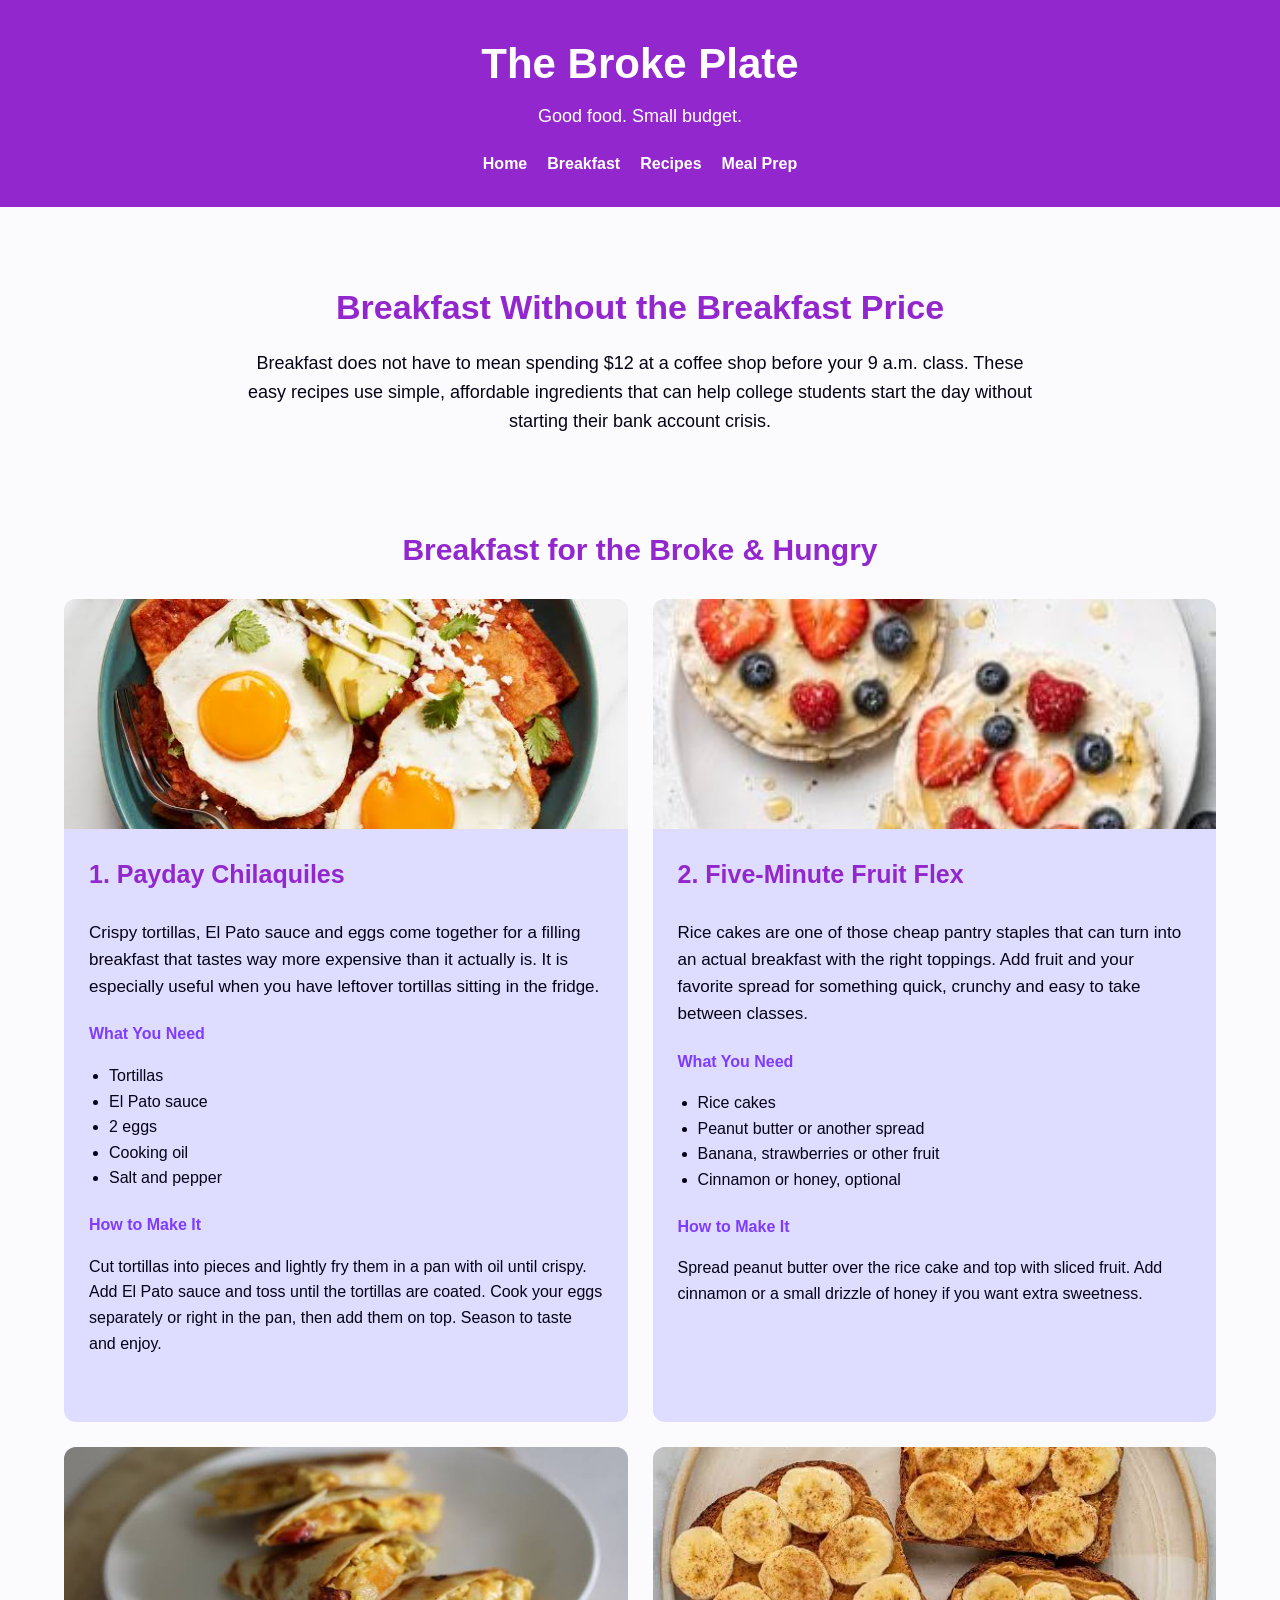
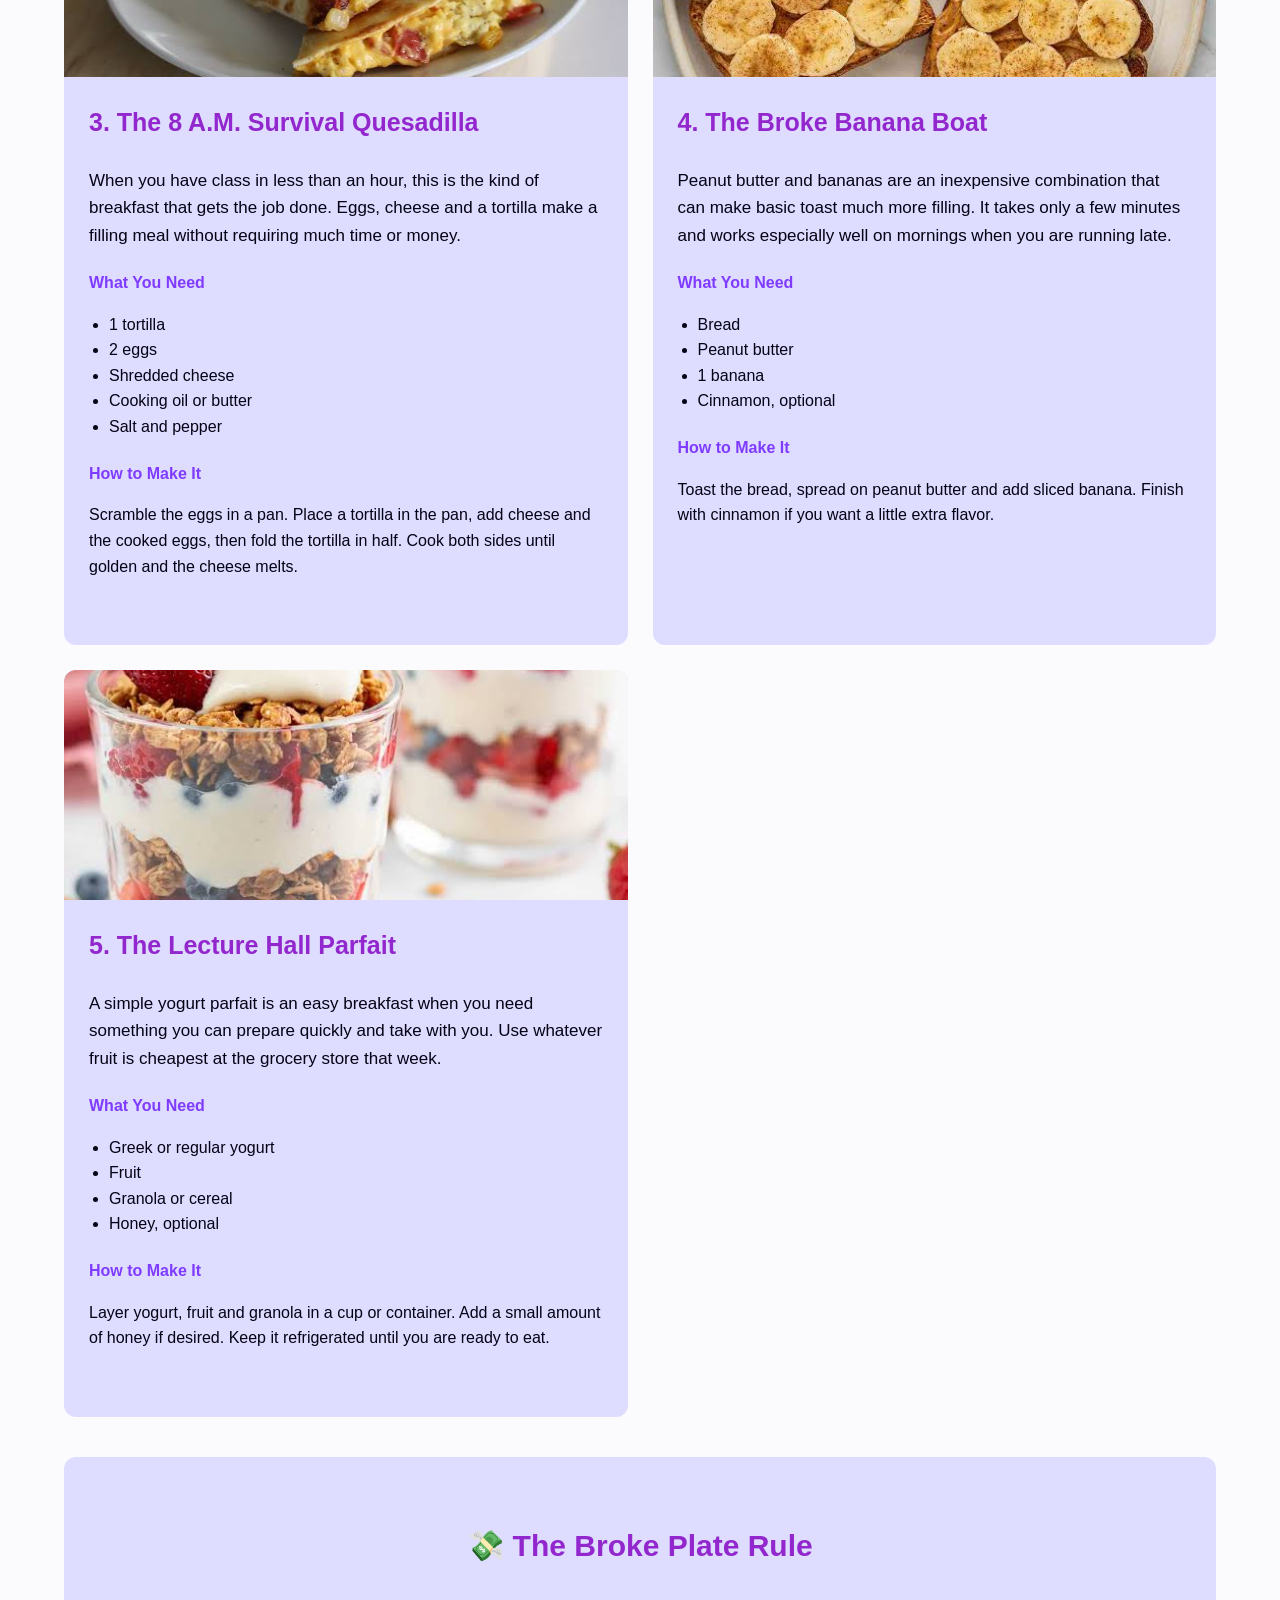
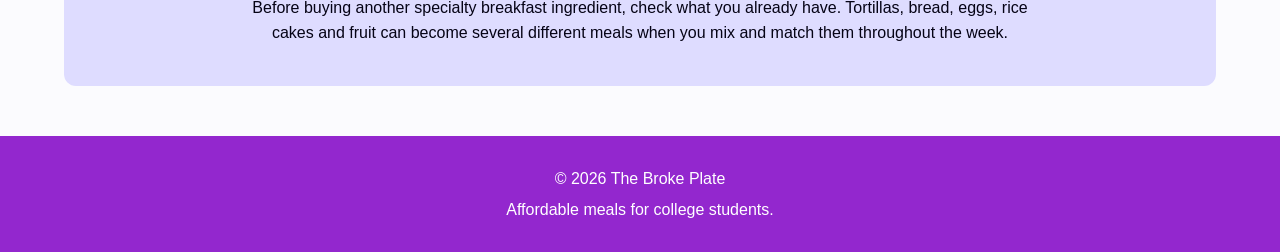
==== breakfast.html @ dccf58a5 "Add files via upload" ====
<!DOCTYPE html>
<html lang="en">

<head>
    <meta charset="UTF-8">
    <meta name="viewport" content="width=device-width, initial-scale=1.0">

    <title>The Broke Plate :: Breakfast</title>

    <link rel="stylesheet" href="style.css">
</head>

<body>

    <!-- Header and Navigation -->
    <header>

        <h1>The Broke Plate</h1>

        <p class="tagline">Good food. Small budget.</p>

        <nav>
            <a href="index.html">Home</a>
            <a href="breakfast.html">Breakfast</a>
            <a href="recipes.html">Recipes</a>
            <a href="recipes.html#mealprep">Meal Prep</a>
        </nav>

    </header>


    <!-- Main Content -->
    <main>

        <!-- Page Introduction -->
        <section class="page-intro">

            <h2>Breakfast Without the Breakfast Price</h2>

            <p>
                Breakfast does not have to mean spending $12 at a coffee shop
                before your 9 a.m. class. These easy recipes use simple,
                affordable ingredients that can help college students start
                the day without starting their bank account crisis.
            </p>

        </section>


        <!-- Breakfast Recipes -->
        <section class="food-section">

            <h2>Breakfast for the Broke &amp; Hungry</h2>

            <div class="food-grid">


                <!-- Chilaquiles -->
                <article class="food-card">

                    <img src="chilaquiles.jpg"
                         alt="Homemade chilaquiles with eggs and tortilla chips">

                    <div class="food-content">

                        <h3>1. Payday Chilaquiles</h3>

                        <p class="food-description">
                            Crispy tortillas, El Pato sauce and eggs come together
                            for a filling breakfast that tastes way more expensive
                            than it actually is. It is especially useful when you
                            have leftover tortillas sitting in the fridge.
                        </p>

                        <h4>What You Need</h4>

                        <ul>
                            <li>Tortillas</li>
                            <li>El Pato sauce</li>
                            <li>2 eggs</li>
                            <li>Cooking oil</li>
                            <li>Salt and pepper</li>
                        </ul>

                        <h4>How to Make It</h4>

                        <p>
                            Cut tortillas into pieces and lightly fry them in a pan
                            with oil until crispy. Add El Pato sauce and toss until
                            the tortillas are coated. Cook your eggs separately or
                            right in the pan, then add them on top. Season to taste
                            and enjoy.
                        </p>

                    </div>

                </article>


                <!-- Rice Cakes -->
                <article class="food-card">

                    <img src="rice-cakes.jpg"
                         alt="Rice cakes topped with fruit">

                    <div class="food-content">

                        <h3>2. Five-Minute Fruit Flex</h3>

                        <p class="food-description">
                            Rice cakes are one of those cheap pantry staples that
                            can turn into an actual breakfast with the right toppings.
                            Add fruit and your favorite spread for something quick,
                            crunchy and easy to take between classes.
                        </p>

                        <h4>What You Need</h4>

                        <ul>
                            <li>Rice cakes</li>
                            <li>Peanut butter or another spread</li>
                            <li>Banana, strawberries or other fruit</li>
                            <li>Cinnamon or honey, optional</li>
                        </ul>

                        <h4>How to Make It</h4>

                        <p>
                            Spread peanut butter over the rice cake and top with
                            sliced fruit. Add cinnamon or a small drizzle of honey
                            if you want extra sweetness.
                        </p>

                    </div>

                </article>


                <!-- Breakfast Quesadilla -->
                <article class="food-card">

                    <img src="breakfast-quesadilla.jpg"
                         alt="Breakfast quesadilla with eggs and cheese">

                    <div class="food-content">

                        <h3>3. The 8 A.M. Survival Quesadilla</h3>

                        <p class="food-description">
                            When you have class in less than an hour, this is the
                            kind of breakfast that gets the job done. Eggs, cheese
                            and a tortilla make a filling meal without requiring
                            much time or money.
                        </p>

                        <h4>What You Need</h4>

                        <ul>
                            <li>1 tortilla</li>
                            <li>2 eggs</li>
                            <li>Shredded cheese</li>
                            <li>Cooking oil or butter</li>
                            <li>Salt and pepper</li>
                        </ul>

                        <h4>How to Make It</h4>

                        <p>
                            Scramble the eggs in a pan. Place a tortilla in the
                            pan, add cheese and the cooked eggs, then fold the
                            tortilla in half. Cook both sides until golden and
                            the cheese melts.
                        </p>

                    </div>

                </article>


                <!-- PB Banana Toast -->
                <article class="food-card">

                    <img src="pb-banana-toast.jpg"
                         alt="Toast topped with peanut butter and banana slices">

                    <div class="food-content">

                        <h3>4. The Broke Banana Boat</h3>

                        <p class="food-description">
                            Peanut butter and bananas are an inexpensive combination
                            that can make basic toast much more filling. It takes
                            only a few minutes and works especially well on mornings
                            when you are running late.
                        </p>

                        <h4>What You Need</h4>

                        <ul>
                            <li>Bread</li>
                            <li>Peanut butter</li>
                            <li>1 banana</li>
                            <li>Cinnamon, optional</li>
                        </ul>

                        <h4>How to Make It</h4>

                        <p>
                            Toast the bread, spread on peanut butter and add sliced
                            banana. Finish with cinnamon if you want a little extra
                            flavor.
                        </p>

                    </div>

                </article>


                <!-- Yogurt Parfait -->
                <article class="food-card">

                    <img src="yogurt-parfait.jpg"
                         alt="Yogurt parfait with fruit and granola">

                    <div class="food-content">

                        <h3>5. The Lecture Hall Parfait</h3>

                        <p class="food-description">
                            A simple yogurt parfait is an easy breakfast when you
                            need something you can prepare quickly and take with
                            you. Use whatever fruit is cheapest at the grocery store
                            that week.
                        </p>

                        <h4>What You Need</h4>

                        <ul>
                            <li>Greek or regular yogurt</li>
                            <li>Fruit</li>
                            <li>Granola or cereal</li>
                            <li>Honey, optional</li>
                        </ul>

                        <h4>How to Make It</h4>

                        <p>
                            Layer yogurt, fruit and granola in a cup or container.
                            Add a small amount of honey if desired. Keep it
                            refrigerated until you are ready to eat.
                        </p>

                    </div>

                </article>

            </div>

        </section>


        <!-- Budget Tip -->
        <section class="budget-tips">

            <h2>💸 The Broke Plate Rule</h2>

            <p>
                Before buying another specialty breakfast ingredient, check
                what you already have. Tortillas, bread, eggs, rice cakes and
                fruit can become several different meals when you mix and match
                them throughout the week.
            </p>

        </section>

    </main>


    <!-- Footer -->
    <footer>

        <p>
            &copy; 2026 The Broke Plate
        </p>

        <p>
            Affordable meals for college students.
        </p>

    </footer>

</body>

</html>
---- style.css ----
/* =========================================
   The Broke Plate - Main Website Styles
   ========================================= */

:root {
    --text: #050315;
    --background: #fbfbfe;
    --primary: #9327ce;
    --secondary: #dedcff;
    --accent: #7f3bff;
}


/* =========================================
   General Page Styles
   ========================================= */

* {
    box-sizing: border-box;
}

body {
    margin: 0;
    font-family: Arial, Helvetica, sans-serif;
    color: var(--text);
    background-color: var(--background);
    line-height: 1.6;
}

main {
    width: 90%;
    max-width: 1200px;
    margin: 0 auto;
}


/* =========================================
   Header
   ========================================= */

header {
    background-color: var(--primary);
    color: white;
    text-align: center;
    padding: 30px 20px;
}

header h1 {
    margin: 0;
    font-size: 42px;
}

.tagline {
    margin: 5px 0 20px;
    font-size: 18px;
}


/* =========================================
   Navigation
   ========================================= */

nav {
    display: flex;
    justify-content: center;
    flex-wrap: wrap;
    gap: 20px;
}

nav a {
    color: white;
    text-decoration: none;
    font-weight: bold;
}

nav a:hover {
    text-decoration: underline;
}


/* =========================================
   Homepage Introduction
   ========================================= */

.intro {
    text-align: center;
    padding: 60px 30px;
}

.intro h2 {
    color: var(--primary);
    font-size: 36px;
    margin-bottom: 15px;
}

.intro p {
    max-width: 800px;
    margin: 0 auto 25px;
    font-size: 18px;
}


/* =========================================
   Buttons
   ========================================= */

.button {
    display: inline-block;
    background-color: var(--accent);
    color: white;
    padding: 12px 25px;
    border-radius: 8px;
    text-decoration: none;
    font-weight: bold;
}

.button:hover {
    background-color: var(--primary);
}


/* =========================================
   Recipe Categories
   ========================================= */

.categories {
    padding: 30px 0 60px;
    text-align: center;
}

.categories h2 {
    color: var(--primary);
    font-size: 32px;
}

.categories > p {
    max-width: 800px;
    margin: 0 auto 30px;
    font-size: 17px;
}

.recipe-container {
    display: grid;
    grid-template-columns: repeat(2, 1fr);
    gap: 25px;
    margin-top: 30px;
}

.recipe-card {
    background-color: var(--secondary);
    padding: 30px;
    border-radius: 12px;
    text-align: left;
}

.recipe-card h3 {
    color: var(--primary);
    font-size: 25px;
    margin-top: 0;
}

.recipe-card a {
    color: var(--accent);
    font-weight: bold;
}


/* =========================================
   Budget Tips
   ========================================= */

.budget-tips {
    background-color: var(--secondary);
    padding: 40px 30px;
    margin: 40px 0;
    border-radius: 12px;
    text-align: center;
}

.budget-tips h2 {
    color: var(--primary);
    font-size: 30px;
}

.budget-tips p {
    max-width: 800px;
    margin: 0 auto;
}

.tip {
    margin-top: 25px;
}

.tip h3 {
    color: var(--accent);
}


/* =========================================
   Newsletter
   ========================================= */

.newsletter {
    text-align: center;
    padding: 50px 30px;
}

.newsletter h2 {
    color: var(--primary);
    font-size: 30px;
}

.newsletter p {
    max-width: 700px;
    margin: 0 auto 25px;
}


/* =========================================
   Footer
   ========================================= */

footer {
    background-color: var(--primary);
    color: white;
    text-align: center;
    padding: 25px 20px;
    margin-top: 50px;
}

footer p {
    margin: 5px;
}


/* =========================================
   Breakfast & Recipe Page Introduction
   ========================================= */

.page-intro {
    text-align: center;
    padding: 45px 30px;
}

.page-intro h2 {
    color: var(--primary);
    font-size: 34px;
    margin-bottom: 15px;
}

.page-intro p {
    max-width: 800px;
    margin: 0 auto;
    font-size: 18px;
}


/* =========================================
   Food Sections
   ========================================= */

.food-section {
    margin-top: 45px;
}

.food-section > h2 {
    color: var(--primary);
    text-align: center;
    font-size: 30px;
    margin-bottom: 15px;
}

.section-description {
    max-width: 800px;
    margin: 0 auto 30px;
    text-align: center;
    font-size: 17px;
}


/* =========================================
   Food Cards
   ========================================= */

.food-grid {
    display: grid;
    grid-template-columns: repeat(2, 1fr);
    gap: 25px;
    margin-top: 25px;
}

.food-card {
    background-color: var(--secondary);
    border-radius: 12px;
    overflow: hidden;
    padding-bottom: 25px;
}

.food-card img {
    width: 100%;
    height: 230px;
    object-fit: cover;
    display: block;
}

.food-content {
    padding: 25px;
}

.food-card h3 {
    color: var(--primary);
    font-size: 25px;
    margin-top: 0;
}

.food-card h4 {
    color: var(--accent);
    margin-bottom: 5px;
}

.food-description {
    font-size: 17px;
}

.food-card ul {
    padding-left: 20px;
}


/* =========================================
   Recipe Quick Links
   ========================================= */

.recipe-links {
    text-align: center;
    margin-top: 20px;
}

.recipe-links h2 {
    color: var(--primary);
}

.quick-links {
    display: flex;
    justify-content: center;
    flex-wrap: wrap;
    gap: 15px;
    margin-top: 20px;
}

.quick-links a {
    background-color: var(--accent);
    color: white;
    padding: 12px 22px;
    border-radius: 8px;
    text-decoration: none;
    font-weight: bold;
}

.quick-links a:hover {
    background-color: var(--primary);
}


/* =========================================
   Mobile Layout
   ========================================= */

@media (max-width: 700px) {

    header h1 {
        font-size: 34px;
    }

    .intro h2 {
        font-size: 30px;
    }

    .recipe-container {
        grid-template-columns: 1fr;
    }

    .food-grid {
        grid-template-columns: 1fr;
    }

    .food-card img {
        height: 200px;
    }

    nav {
        gap: 12px;
    }

}
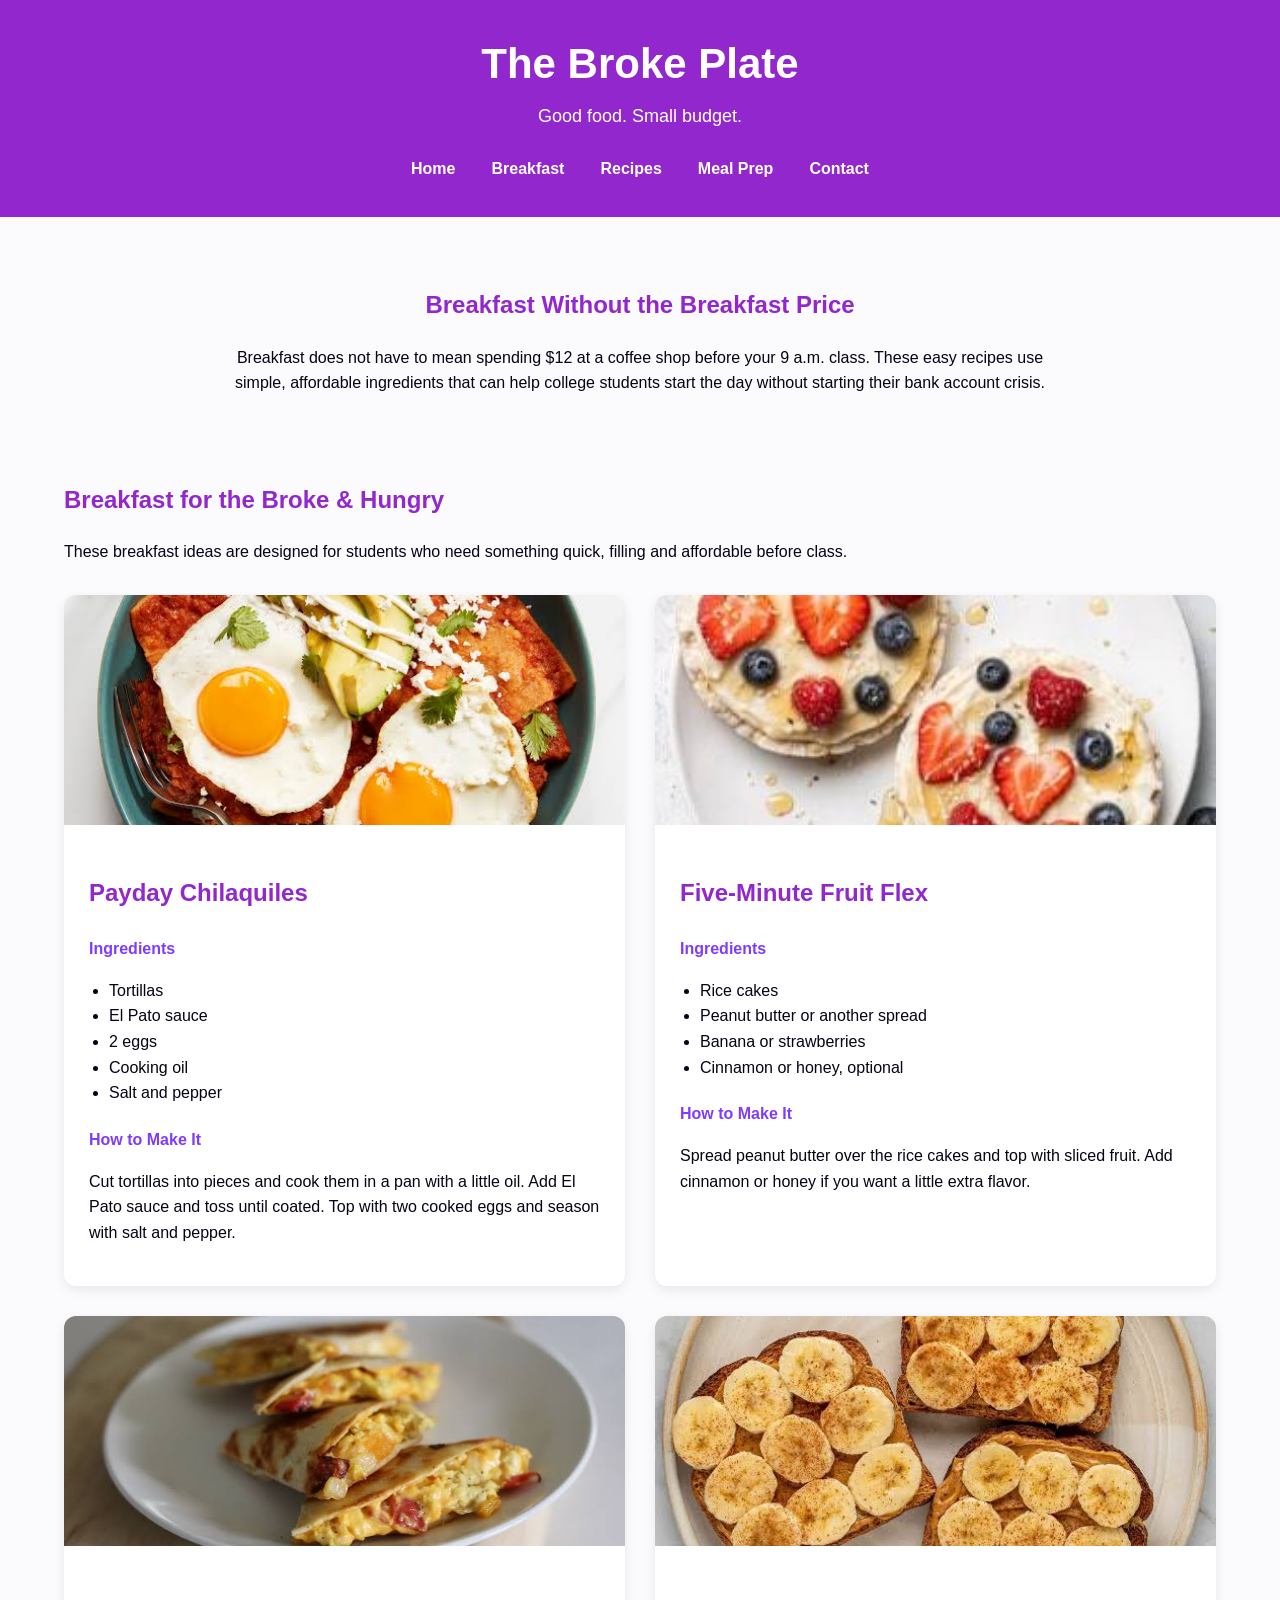
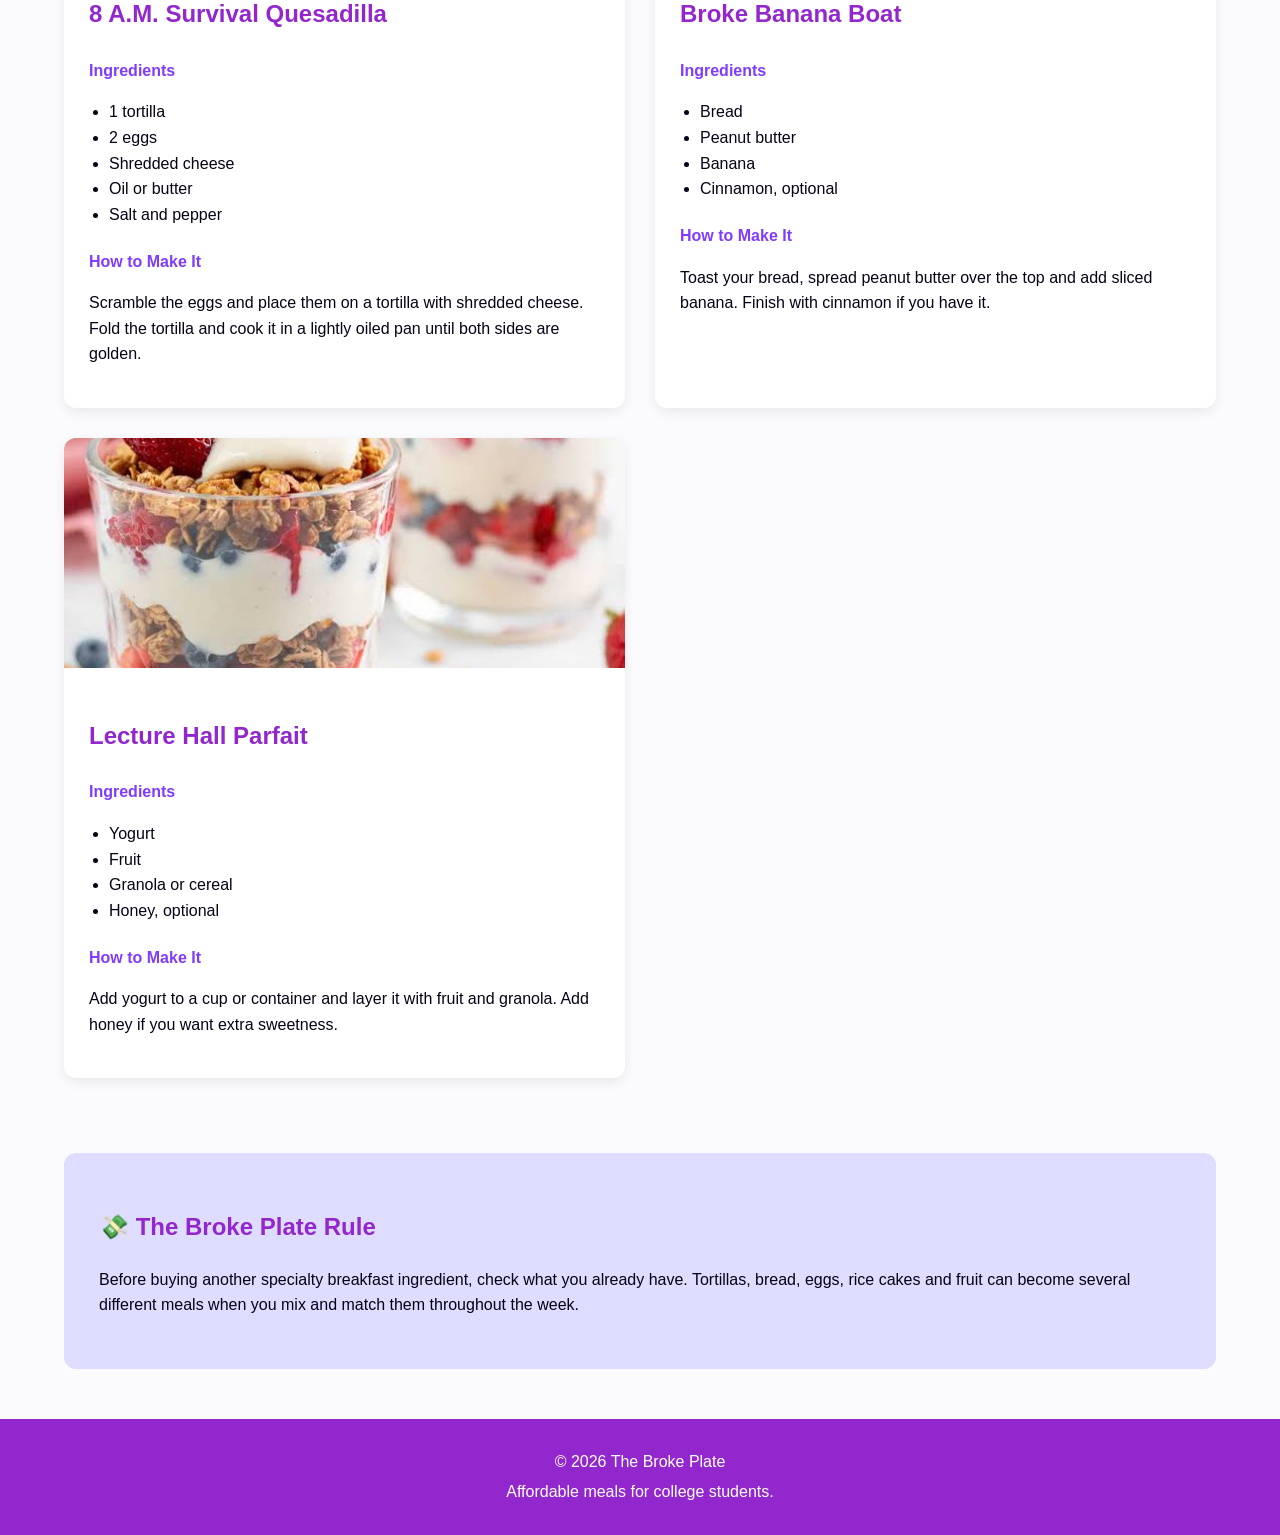
==== commit 7ca8d19a: "Add files via upload" ====
--- a/breakfast.html
+++ b/breakfast.html
@@ -1,294 +1,198 @@
 <!DOCTYPE html>
 <html lang="en">
-
 <head>
     <meta charset="UTF-8">
     <meta name="viewport" content="width=device-width, initial-scale=1.0">
-
-    <title>The Broke Plate :: Breakfast</title>
-
+    <meta name="description" content="Affordable breakfast recipes for college students, including chilaquiles, rice cakes, quesadillas, banana toast and yogurt parfaits.">
+    <meta name="keywords" content="cheap breakfast, college breakfast, student recipes, easy breakfast, affordable meals">
+    <title>The Broke Plate | Breakfast</title>
     <link rel="stylesheet" href="style.css">
 </head>
 
 <body>
 
-    <!-- Header and Navigation -->
-    <header>
+<header>
+    <h1>The Broke Plate</h1>
+    <p class="tagline">Good food. Small budget.</p>
 
-        <h1>The Broke Plate</h1>
+    <nav>
+        <a href="index.html">Home</a>
+        <a href="breakfast.html">Breakfast</a>
+        <a href="recipes.html">Recipes</a>
+        <a href="mealprep.html">Meal Prep</a>
+        <a href="contact.html">Contact</a>
+    </nav>
+</header>
 
-        <p class="tagline">Good food. Small budget.</p>
+<main>
 
-        <nav>
-            <a href="index.html">Home</a>
-            <a href="breakfast.html">Breakfast</a>
-            <a href="recipes.html">Recipes</a>
-            <a href="recipes.html#mealprep">Meal Prep</a>
-        </nav>
-
-    </header>
-
-
-    <!-- Main Content -->
-    <main>
-
-        <!-- Page Introduction -->
-        <section class="page-intro">
-
-            <h2>Breakfast Without the Breakfast Price</h2>
-
-            <p>
-                Breakfast does not have to mean spending $12 at a coffee shop
-                before your 9 a.m. class. These easy recipes use simple,
-                affordable ingredients that can help college students start
-                the day without starting their bank account crisis.
-            </p>
-
-        </section>
-
-
-        <!-- Breakfast Recipes -->
-        <section class="food-section">
-
-            <h2>Breakfast for the Broke &amp; Hungry</h2>
-
-            <div class="food-grid">
-
-
-                <!-- Chilaquiles -->
-                <article class="food-card">
-
-                    <img src="chilaquiles.jpg"
-                         alt="Homemade chilaquiles with eggs and tortilla chips">
-
-                    <div class="food-content">
-
-                        <h3>1. Payday Chilaquiles</h3>
-
-                        <p class="food-description">
-                            Crispy tortillas, El Pato sauce and eggs come together
-                            for a filling breakfast that tastes way more expensive
-                            than it actually is. It is especially useful when you
-                            have leftover tortillas sitting in the fridge.
-                        </p>
-
-                        <h4>What You Need</h4>
-
-                        <ul>
-                            <li>Tortillas</li>
-                            <li>El Pato sauce</li>
-                            <li>2 eggs</li>
-                            <li>Cooking oil</li>
-                            <li>Salt and pepper</li>
-                        </ul>
-
-                        <h4>How to Make It</h4>
-
-                        <p>
-                            Cut tortillas into pieces and lightly fry them in a pan
-                            with oil until crispy. Add El Pato sauce and toss until
-                            the tortillas are coated. Cook your eggs separately or
-                            right in the pan, then add them on top. Season to taste
-                            and enjoy.
-                        </p>
-
-                    </div>
-
-                </article>
-
-
-                <!-- Rice Cakes -->
-                <article class="food-card">
-
-                    <img src="rice-cakes.jpg"
-                         alt="Rice cakes topped with fruit">
-
-                    <div class="food-content">
-
-                        <h3>2. Five-Minute Fruit Flex</h3>
-
-                        <p class="food-description">
-                            Rice cakes are one of those cheap pantry staples that
-                            can turn into an actual breakfast with the right toppings.
-                            Add fruit and your favorite spread for something quick,
-                            crunchy and easy to take between classes.
-                        </p>
-
-                        <h4>What You Need</h4>
-
-                        <ul>
-                            <li>Rice cakes</li>
-                            <li>Peanut butter or another spread</li>
-                            <li>Banana, strawberries or other fruit</li>
-                            <li>Cinnamon or honey, optional</li>
-                        </ul>
-
-                        <h4>How to Make It</h4>
-
-                        <p>
-                            Spread peanut butter over the rice cake and top with
-                            sliced fruit. Add cinnamon or a small drizzle of honey
-                            if you want extra sweetness.
-                        </p>
-
-                    </div>
-
-                </article>
-
-
-                <!-- Breakfast Quesadilla -->
-                <article class="food-card">
-
-                    <img src="breakfast-quesadilla.jpg"
-                         alt="Breakfast quesadilla with eggs and cheese">
-
-                    <div class="food-content">
-
-                        <h3>3. The 8 A.M. Survival Quesadilla</h3>
-
-                        <p class="food-description">
-                            When you have class in less than an hour, this is the
-                            kind of breakfast that gets the job done. Eggs, cheese
-                            and a tortilla make a filling meal without requiring
-                            much time or money.
-                        </p>
-
-                        <h4>What You Need</h4>
-
-                        <ul>
-                            <li>1 tortilla</li>
-                            <li>2 eggs</li>
-                            <li>Shredded cheese</li>
-                            <li>Cooking oil or butter</li>
-                            <li>Salt and pepper</li>
-                        </ul>
-
-                        <h4>How to Make It</h4>
-
-                        <p>
-                            Scramble the eggs in a pan. Place a tortilla in the
-                            pan, add cheese and the cooked eggs, then fold the
-                            tortilla in half. Cook both sides until golden and
-                            the cheese melts.
-                        </p>
-
-                    </div>
-
-                </article>
-
-
-                <!-- PB Banana Toast -->
-                <article class="food-card">
-
-                    <img src="pb-banana-toast.jpg"
-                         alt="Toast topped with peanut butter and banana slices">
-
-                    <div class="food-content">
-
-                        <h3>4. The Broke Banana Boat</h3>
-
-                        <p class="food-description">
-                            Peanut butter and bananas are an inexpensive combination
-                            that can make basic toast much more filling. It takes
-                            only a few minutes and works especially well on mornings
-                            when you are running late.
-                        </p>
-
-                        <h4>What You Need</h4>
-
-                        <ul>
-                            <li>Bread</li>
-                            <li>Peanut butter</li>
-                            <li>1 banana</li>
-                            <li>Cinnamon, optional</li>
-                        </ul>
-
-                        <h4>How to Make It</h4>
-
-                        <p>
-                            Toast the bread, spread on peanut butter and add sliced
-                            banana. Finish with cinnamon if you want a little extra
-                            flavor.
-                        </p>
-
-                    </div>
-
-                </article>
-
-
-                <!-- Yogurt Parfait -->
-                <article class="food-card">
-
-                    <img src="yogurt-parfait.jpg"
-                         alt="Yogurt parfait with fruit and granola">
-
-                    <div class="food-content">
-
-                        <h3>5. The Lecture Hall Parfait</h3>
-
-                        <p class="food-description">
-                            A simple yogurt parfait is an easy breakfast when you
-                            need something you can prepare quickly and take with
-                            you. Use whatever fruit is cheapest at the grocery store
-                            that week.
-                        </p>
-
-                        <h4>What You Need</h4>
-
-                        <ul>
-                            <li>Greek or regular yogurt</li>
-                            <li>Fruit</li>
-                            <li>Granola or cereal</li>
-                            <li>Honey, optional</li>
-                        </ul>
-
-                        <h4>How to Make It</h4>
-
-                        <p>
-                            Layer yogurt, fruit and granola in a cup or container.
-                            Add a small amount of honey if desired. Keep it
-                            refrigerated until you are ready to eat.
-                        </p>
-
-                    </div>
-
-                </article>
-
-            </div>
-
-        </section>
-
-
-        <!-- Budget Tip -->
-        <section class="budget-tips">
-
-            <h2>💸 The Broke Plate Rule</h2>
-
-            <p>
-                Before buying another specialty breakfast ingredient, check
-                what you already have. Tortillas, bread, eggs, rice cakes and
-                fruit can become several different meals when you mix and match
-                them throughout the week.
-            </p>
-
-        </section>
-
-    </main>
-
-
-    <!-- Footer -->
-    <footer>
+    <section class="page-intro">
+        <h2>Breakfast Without the Breakfast Price</h2>
 
         <p>
-            &copy; 2026 The Broke Plate
+            Breakfast does not have to mean spending $12 at a coffee shop
+            before your 9 a.m. class. These easy recipes use simple,
+            affordable ingredients that can help college students start the
+            day without starting their bank account crisis.
+        </p>
+    </section>
+
+    <section class="food-section">
+
+        <h2>Breakfast for the Broke & Hungry</h2>
+
+        <p>
+            These breakfast ideas are designed for students who need something
+            quick, filling and affordable before class.
         </p>
 
+        <div class="food-grid">
+
+            <article class="food-card">
+                <img src="chilaquiles.jpg" alt="A plate of affordable breakfast chilaquiles">
+
+                <div class="food-content">
+                    <h3>Payday Chilaquiles</h3>
+
+                    <h4>Ingredients</h4>
+
+                    <ul>
+                        <li>Tortillas</li>
+                        <li>El Pato sauce</li>
+                        <li>2 eggs</li>
+                        <li>Cooking oil</li>
+                        <li>Salt and pepper</li>
+                    </ul>
+
+                    <h4>How to Make It</h4>
+
+                    <p>
+                        Cut tortillas into pieces and cook them in a pan with
+                        a little oil. Add El Pato sauce and toss until coated.
+                        Top with two cooked eggs and season with salt and pepper.
+                    </p>
+                </div>
+            </article>
+
+            <article class="food-card">
+                <img src="rice-cakes.jpg" alt="Rice cakes with fruit for breakfast">
+
+                <div class="food-content">
+                    <h3>Five-Minute Fruit Flex</h3>
+
+                    <h4>Ingredients</h4>
+
+                    <ul>
+                        <li>Rice cakes</li>
+                        <li>Peanut butter or another spread</li>
+                        <li>Banana or strawberries</li>
+                        <li>Cinnamon or honey, optional</li>
+                    </ul>
+
+                    <h4>How to Make It</h4>
+
+                    <p>
+                        Spread peanut butter over the rice cakes and top with
+                        sliced fruit. Add cinnamon or honey if you want a little
+                        extra flavor.
+                    </p>
+                </div>
+            </article>
+
+            <article class="food-card">
+                <img src="breakfast-quesadilla.jpg" alt="Breakfast quesadilla with eggs and cheese">
+
+                <div class="food-content">
+                    <h3>8 A.M. Survival Quesadilla</h3>
+
+                    <h4>Ingredients</h4>
+
+                    <ul>
+                        <li>1 tortilla</li>
+                        <li>2 eggs</li>
+                        <li>Shredded cheese</li>
+                        <li>Oil or butter</li>
+                        <li>Salt and pepper</li>
+                    </ul>
+
+                    <h4>How to Make It</h4>
+
+                    <p>
+                        Scramble the eggs and place them on a tortilla with
+                        shredded cheese. Fold the tortilla and cook it in a
+                        lightly oiled pan until both sides are golden.
+                    </p>
+                </div>
+            </article>
+
+            <article class="food-card">
+                <img src="pb-banana-toast.jpg" alt="Peanut butter banana toast">
+
+                <div class="food-content">
+                    <h3>Broke Banana Boat</h3>
+
+                    <h4>Ingredients</h4>
+
+                    <ul>
+                        <li>Bread</li>
+                        <li>Peanut butter</li>
+                        <li>Banana</li>
+                        <li>Cinnamon, optional</li>
+                    </ul>
+
+                    <h4>How to Make It</h4>
+
+                    <p>
+                        Toast your bread, spread peanut butter over the top and
+                        add sliced banana. Finish with cinnamon if you have it.
+                    </p>
+                </div>
+            </article>
+
+            <article class="food-card">
+                <img src="yogurt-parfait.jpg" alt="Affordable yogurt parfait with fruit and granola">
+
+                <div class="food-content">
+                    <h3>Lecture Hall Parfait</h3>
+
+                    <h4>Ingredients</h4>
+
+                    <ul>
+                        <li>Yogurt</li>
+                        <li>Fruit</li>
+                        <li>Granola or cereal</li>
+                        <li>Honey, optional</li>
+                    </ul>
+
+                    <h4>How to Make It</h4>
+
+                    <p>
+                        Add yogurt to a cup or container and layer it with
+                        fruit and granola. Add honey if you want extra sweetness.
+                    </p>
+                </div>
+            </article>
+
+        </div>
+    </section>
+
+    <section class="budget-tips">
+        <h2>💸 The Broke Plate Rule</h2>
+
         <p>
-            Affordable meals for college students.
+            Before buying another specialty breakfast ingredient, check what
+            you already have. Tortillas, bread, eggs, rice cakes and fruit can
+            become several different meals when you mix and match them
+            throughout the week.
         </p>
+    </section>
 
-    </footer>
+</main>
+
+<footer>
+    <p>&copy; 2026 The Broke Plate</p>
+    <p>Affordable meals for college students.</p>
+</footer>
 
 </body>
-
 </html>
--- a/style.css
+++ b/style.css
@@ -1,7 +1,3 @@
-/* =========================================
-   The Broke Plate - Main Website Styles
-   ========================================= */
-
 :root {
     --text: #050315;
     --background: #fbfbfe;
@@ -10,11 +6,6 @@
     --accent: #7f3bff;
 }
 
-
-/* =========================================
-   General Page Styles
-   ========================================= */
-
 * {
     box-sizing: border-box;
 }
@@ -23,8 +14,44 @@
     margin: 0;
     font-family: Arial, Helvetica, sans-serif;
     color: var(--text);
-    background-color: var(--background);
+    background: var(--background);
     line-height: 1.6;
+}
+
+header {
+    background: var(--primary);
+    color: white;
+    text-align: center;
+    padding: 30px 20px;
+}
+
+header h1 {
+    margin: 0;
+    font-size: 42px;
+}
+
+.tagline {
+    margin: 5px 0 20px;
+    font-size: 18px;
+}
+
+nav {
+    display: flex;
+    justify-content: center;
+    align-items: center;
+    flex-wrap: wrap;
+    gap: 20px;
+}
+
+nav a {
+    color: white;
+    text-decoration: none;
+    font-weight: bold;
+    padding: 5px 8px;
+}
+
+nav a:hover {
+    text-decoration: underline;
 }
 
 main {
@@ -33,63 +60,13 @@
     margin: 0 auto;
 }
 
-
-/* =========================================
-   Header
-   ========================================= */
-
-header {
-    background-color: var(--primary);
-    color: white;
-    text-align: center;
-    padding: 30px 20px;
-}
-
-header h1 {
-    margin: 0;
-    font-size: 42px;
-}
-
-.tagline {
-    margin: 5px 0 20px;
-    font-size: 18px;
-}
-
-
-/* =========================================
-   Navigation
-   ========================================= */
-
-nav {
-    display: flex;
-    justify-content: center;
-    flex-wrap: wrap;
-    gap: 20px;
-}
-
-nav a {
-    color: white;
-    text-decoration: none;
-    font-weight: bold;
-}
-
-nav a:hover {
-    text-decoration: underline;
-}
-
-
-/* =========================================
-   Homepage Introduction
-   ========================================= */
-
 .intro {
     text-align: center;
-    padding: 60px 30px;
+    padding: 70px 20px;
 }
 
 .intro h2 {
-    color: var(--primary);
-    font-size: 36px;
+    font-size: 40px;
     margin-bottom: 15px;
 }
 
@@ -99,44 +76,40 @@
     font-size: 18px;
 }
 
-
-/* =========================================
-   Buttons
-   ========================================= */
-
 .button {
     display: inline-block;
-    background-color: var(--accent);
-    color: white;
-    padding: 12px 25px;
+    background: var(--accent);
+    color: white;
+    text-decoration: none;
+    padding: 12px 22px;
     border-radius: 8px;
-    text-decoration: none;
     font-weight: bold;
 }
 
 .button:hover {
-    background-color: var(--primary);
-}
-
-
-/* =========================================
-   Recipe Categories
-   ========================================= */
+    background: var(--primary);
+}
 
 .categories {
-    padding: 30px 0 60px;
-    text-align: center;
-}
-
-.categories h2 {
-    color: var(--primary);
-    font-size: 32px;
-}
-
+    padding: 40px 0;
+}
+
+.categories h2,
+.budget-tips h2,
+.newsletter h2,
+.page-intro h2,
+.food-section h2,
+.table-section h2,
+.video-section h2,
+.contact-section h2,
+.contact-info h2,
+.external-resource h2 {
+    color: var(--primary);
+}
+
+.categories > h2,
 .categories > p {
-    max-width: 800px;
-    margin: 0 auto 30px;
-    font-size: 17px;
+    text-align: center;
 }
 
 .recipe-container {
@@ -147,153 +120,95 @@
 }
 
 .recipe-card {
-    background-color: var(--secondary);
+    background: white;
+    padding: 25px;
+    border-radius: 12px;
+    box-shadow: 0 4px 12px rgba(0, 0, 0, 0.08);
+}
+
+.recipe-card h3 {
+    color: var(--primary);
+    margin-top: 0;
+}
+
+.recipe-card a {
+    color: var(--primary);
+    font-weight: bold;
+}
+
+.budget-tips {
+    background: var(--secondary);
+    padding: 35px;
+    margin: 40px 0;
+    border-radius: 12px;
+}
+
+.tip {
+    background: white;
+    padding: 20px;
+    margin-top: 20px;
+    border-radius: 8px;
+}
+
+.tip h3 {
+    color: var(--primary);
+}
+
+.newsletter {
+    text-align: center;
+    padding: 50px 20px;
+    margin-bottom: 30px;
+}
+
+.newsletter-form {
+    max-width: 800px;
+    margin: 25px auto 0;
+    text-align: left;
+    background: white;
     padding: 30px;
     border-radius: 12px;
-    text-align: left;
-}
-
-.recipe-card h3 {
-    color: var(--primary);
-    font-size: 25px;
-    margin-top: 0;
-}
-
-.recipe-card a {
-    color: var(--accent);
-    font-weight: bold;
-}
-
-
-/* =========================================
-   Budget Tips
-   ========================================= */
-
-.budget-tips {
-    background-color: var(--secondary);
-    padding: 40px 30px;
-    margin: 40px 0;
-    border-radius: 12px;
-    text-align: center;
-}
-
-.budget-tips h2 {
-    color: var(--primary);
-    font-size: 30px;
-}
-
-.budget-tips p {
-    max-width: 800px;
+    box-shadow: 0 4px 12px rgba(0, 0, 0, 0.08);
+}
+
+.newsletter-contact {
+    margin-top: 20px;
+}
+
+.newsletter-contact a {
+    color: var(--primary);
+    font-weight: bold;
+}
+
+.page-intro {
+    text-align: center;
+    padding: 50px 20px 30px;
+}
+
+.page-intro p {
+    max-width: 850px;
     margin: 0 auto;
 }
 
-.tip {
-    margin-top: 25px;
-}
-
-.tip h3 {
-    color: var(--accent);
-}
-
-
-/* =========================================
-   Newsletter
-   ========================================= */
-
-.newsletter {
-    text-align: center;
-    padding: 50px 30px;
-}
-
-.newsletter h2 {
-    color: var(--primary);
-    font-size: 30px;
-}
-
-.newsletter p {
-    max-width: 700px;
-    margin: 0 auto 25px;
-}
-
-
-/* =========================================
-   Footer
-   ========================================= */
-
-footer {
-    background-color: var(--primary);
-    color: white;
-    text-align: center;
-    padding: 25px 20px;
-    margin-top: 50px;
-}
-
-footer p {
-    margin: 5px;
-}
-
-
-/* =========================================
-   Breakfast & Recipe Page Introduction
-   ========================================= */
-
-.page-intro {
-    text-align: center;
-    padding: 45px 30px;
-}
-
-.page-intro h2 {
-    color: var(--primary);
-    font-size: 34px;
-    margin-bottom: 15px;
-}
-
-.page-intro p {
-    max-width: 800px;
-    margin: 0 auto;
-    font-size: 18px;
-}
-
-
-/* =========================================
-   Food Sections
-   ========================================= */
-
 .food-section {
-    margin-top: 45px;
-}
-
-.food-section > h2 {
-    color: var(--primary);
-    text-align: center;
-    font-size: 30px;
-    margin-bottom: 15px;
-}
-
-.section-description {
-    max-width: 800px;
-    margin: 0 auto 30px;
-    text-align: center;
-    font-size: 17px;
-}
-
-
-/* =========================================
-   Food Cards
-   ========================================= */
+    padding: 35px 0;
+}
+
+.food-section > p {
+    max-width: 850px;
+}
 
 .food-grid {
     display: grid;
     grid-template-columns: repeat(2, 1fr);
-    gap: 25px;
-    margin-top: 25px;
+    gap: 30px;
+    margin-top: 30px;
 }
 
 .food-card {
-    background-color: var(--secondary);
+    background: white;
     border-radius: 12px;
     overflow: hidden;
-    padding-bottom: 25px;
+    box-shadow: 0 4px 12px rgba(0, 0, 0, 0.08);
 }
 
 .food-card img {
@@ -307,37 +222,18 @@
     padding: 25px;
 }
 
-.food-card h3 {
-    color: var(--primary);
-    font-size: 25px;
-    margin-top: 0;
-}
-
-.food-card h4 {
+.food-content h3 {
+    color: var(--primary);
+    font-size: 24px;
+}
+
+.food-content h4 {
+    margin-bottom: 5px;
     color: var(--accent);
-    margin-bottom: 5px;
-}
-
-.food-description {
-    font-size: 17px;
-}
-
-.food-card ul {
+}
+
+.food-content ul {
     padding-left: 20px;
-}
-
-
-/* =========================================
-   Recipe Quick Links
-   ========================================= */
-
-.recipe-links {
-    text-align: center;
-    margin-top: 20px;
-}
-
-.recipe-links h2 {
-    color: var(--primary);
 }
 
 .quick-links {
@@ -345,26 +241,157 @@
     justify-content: center;
     flex-wrap: wrap;
     gap: 15px;
-    margin-top: 20px;
+    margin-top: 25px;
 }
 
 .quick-links a {
-    background-color: var(--accent);
-    color: white;
-    padding: 12px 22px;
-    border-radius: 8px;
+    background: var(--secondary);
+    color: var(--primary);
+    padding: 10px 18px;
+    border-radius: 7px;
     text-decoration: none;
     font-weight: bold;
 }
 
-.quick-links a:hover {
-    background-color: var(--primary);
-}
-
-
-/* =========================================
-   Mobile Layout
-   ========================================= */
+.table-section {
+    padding: 40px 0;
+}
+
+.table-section p {
+    max-width: 850px;
+}
+
+table {
+    width: 100%;
+    border-collapse: collapse;
+    margin-top: 25px;
+    background: white;
+}
+
+th,
+td {
+    border: 1px solid #bdb9c8;
+    padding: 14px;
+    text-align: left;
+}
+
+th {
+    background: var(--primary);
+    color: white;
+}
+
+tr:nth-child(even) {
+    background: #f1eff8;
+}
+
+
+/* VIDEO */
+
+.video-section {
+    text-align: center;
+    padding: 35px 0 50px;
+}
+
+.video-section h2 {
+    margin-bottom: 15px;
+}
+
+.video-section p {
+    max-width: 800px;
+    margin: 0 auto 25px;
+}
+
+
+/*
+    The TikTok video is vertical, so we do NOT force it
+    to fill the entire page width.
+*/
+
+.video-section video {
+    display: block;
+    width: auto;
+    height: auto;
+    max-width: 100%;
+    max-height: 650px;
+    margin: 0 auto;
+    border-radius: 12px;
+    background: #000;
+}
+
+
+/* CONTACT AND FORMS */
+
+.contact-section,
+.contact-info,
+.external-resource {
+    background: white;
+    padding: 35px;
+    margin: 30px 0;
+    border-radius: 12px;
+    box-shadow: 0 4px 12px rgba(0, 0, 0, 0.06);
+}
+
+form {
+    max-width: 800px;
+}
+
+.form-row {
+    display: grid;
+    grid-template-columns: 200px 1fr;
+    gap: 15px;
+    align-items: center;
+    margin-bottom: 20px;
+}
+
+.form-row label {
+    font-weight: bold;
+}
+
+input,
+select,
+textarea {
+    width: 100%;
+    padding: 11px;
+    border: 1px solid #aaa;
+    border-radius: 6px;
+    font-family: Arial, Helvetica, sans-serif;
+    font-size: 16px;
+}
+
+input[type="submit"] {
+    width: auto;
+    background: var(--primary);
+    color: white;
+    border: none;
+    padding: 12px 25px;
+    cursor: pointer;
+    font-weight: bold;
+}
+
+input[type="submit"]:hover {
+    background: var(--accent);
+}
+
+.contact-info a,
+.external-resource a {
+    color: var(--primary);
+    font-weight: bold;
+}
+
+footer {
+    background: var(--primary);
+    color: white;
+    text-align: center;
+    padding: 25px;
+    margin-top: 50px;
+}
+
+footer p {
+    margin: 5px;
+}
+
+
+/* MOBILE */
 
 @media (max-width: 700px) {
 
@@ -376,10 +403,7 @@
         font-size: 30px;
     }
 
-    .recipe-container {
-        grid-template-columns: 1fr;
-    }
-
+    .recipe-container,
     .food-grid {
         grid-template-columns: 1fr;
     }
@@ -389,7 +413,31 @@
     }
 
     nav {
-        gap: 12px;
-    }
-
+        gap: 10px;
+    }
+
+    table {
+        font-size: 14px;
+    }
+
+    th,
+    td {
+        padding: 9px;
+    }
+
+    .form-row {
+        grid-template-columns: 1fr;
+        gap: 5px;
+    }
+
+    .contact-section,
+    .contact-info,
+    .external-resource,
+    .newsletter-form {
+        padding: 25px;
+    }
+
+    .video-section video {
+        max-height: 600px;
+    }
 }
